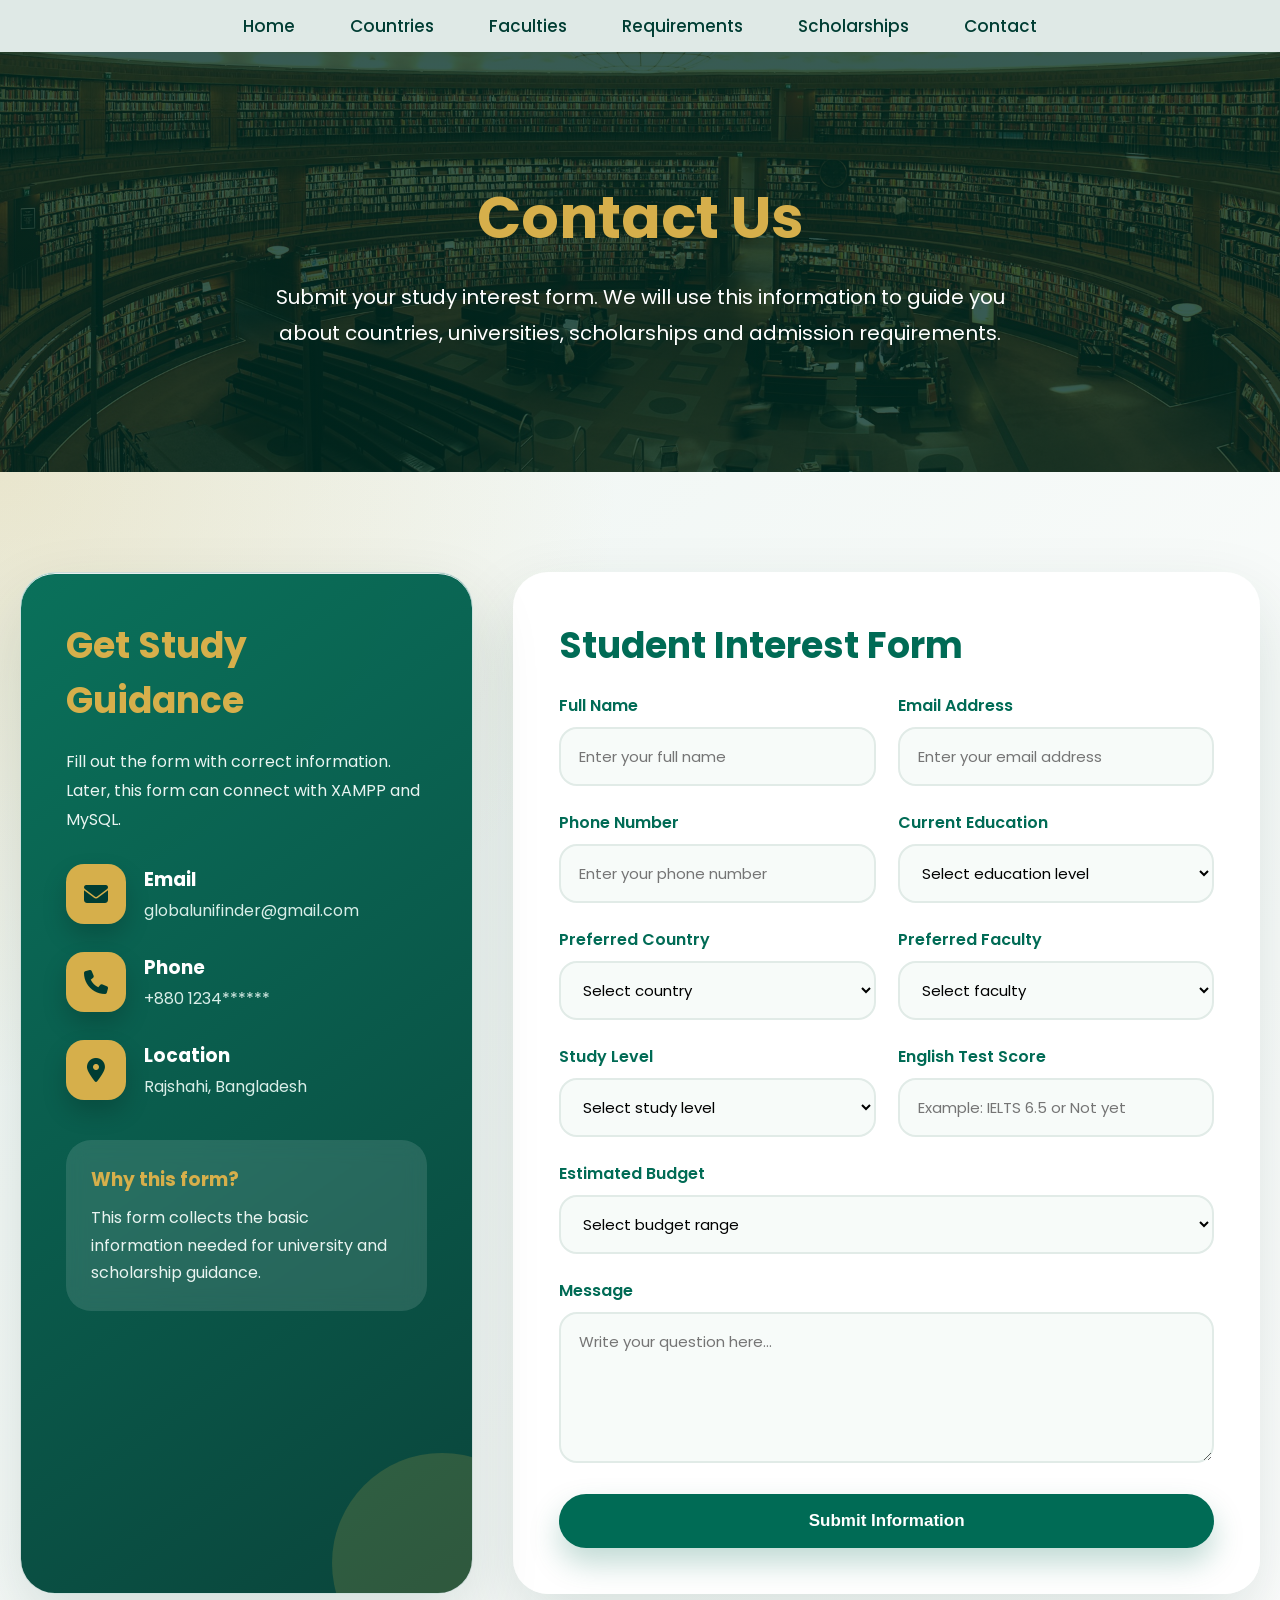
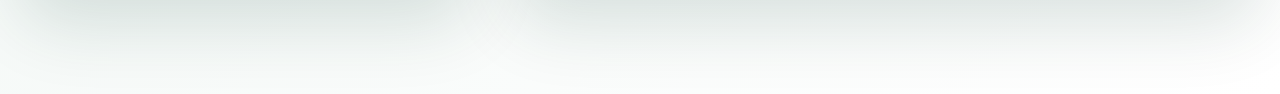
==== pages/contact.html @ c1257381 "Add files via upload" ====
<!DOCTYPE html>
<html lang="en">

<head>

    <meta charset="UTF-8">
    <meta name="viewport" content="width=device-width, initial-scale=1.0">
    <title>Contact | Global Uni Finder</title>

    <link rel="stylesheet" href="../style.css">
    <link rel="stylesheet" href="country.css">

    <link rel="stylesheet" href="https://cdnjs.cloudflare.com/ajax/libs/font-awesome/6.5.0/css/all.min.css">

    <link href="https://fonts.googleapis.com/css2?family=Poppins:wght@400;500;600;700&display=swap" rel="stylesheet">

</head>

<body>

    <nav class="navbar">
        <a href="../index.html">Home</a>
        <a href="../index.html#countries">Countries</a>
        <a href="faculties.html">Faculties</a>
        <a href="requirements.html">Requirements</a>
        <a href="scholarships.html">Scholarships</a>
        <a href="contact.html">Contact</a>
    </nav>

    <section class="contact-hero">

        <div class="contact-hero-content">

            <h1>Contact Us</h1>

            <p>
                Submit your study interest form.
                We will use this information to guide you about countries,
                universities, scholarships and admission requirements.
            </p>

        </div>

    </section>

    <section class="contact-section">

        <div class="contact-container">

            <div class="contact-left-card">

                <h2>Get Study Guidance</h2>

                <p class="contact-text">
                    Fill out the form with correct information.
                    Later, this form can connect with XAMPP and MySQL.
                </p>

                <div class="contact-detail">
                    <i class="fa-solid fa-envelope"></i>

                    <div>
                        <h3>Email</h3>
                        <p>globalunifinder@gmail.com</p>
                    </div>
                </div>

                <div class="contact-detail">
                    <i class="fa-solid fa-phone"></i>

                    <div>
                        <h3>Phone</h3>
                        <p>+880 1234******</p>
                    </div>
                </div>

                <div class="contact-detail">
                    <i class="fa-solid fa-location-dot"></i>

                    <div>
                        <h3>Location</h3>
                        <p>Rajshahi, Bangladesh</p>
                    </div>
                </div>

                <div class="contact-note">
                    <h3>Why this form?</h3>

                    <p>
                        This form collects the basic information needed
                        for university and scholarship guidance.
                    </p>
                </div>

            </div>

            <div class="form-card">

                <h2>Student Interest Form</h2>

                <form action="../submit_form.php" method="POST">

                    <div class="form-row">

                        <div class="form-group">
                            <label>Full Name</label>
                            <input type="text" name="full_name" placeholder="Enter your full name" required>
                        </div>

                        <div class="form-group">
                            <label>Email Address</label>
                            <input type="email" name="email" placeholder="Enter your email address" required>
                        </div>

                    </div>

                    <div class="form-row">

                        <div class="form-group">
                            <label>Phone Number</label>
                            <input type="text" name="phone" placeholder="Enter your phone number" required>
                        </div>

                        <div class="form-group">
                            <label>Current Education</label>

                            <select name="current_education" required>
                                <option value="">Select education level</option>
                                <option value="HSC / A Level">HSC / A Level</option>
                                <option value="Diploma">Diploma</option>
                                <option value="Bachelor">Bachelor</option>
                                <option value="Master">Master</option>
                            </select>
                        </div>

                    </div>

                    <div class="form-row">

                        <div class="form-group">
                            <label>Preferred Country</label>

                            <select name="preferred_country" required>
                                <option value="">Select country</option>
                                <option value="Australia">Australia</option>
                                <option value="USA">USA</option>
                                <option value="UK">UK</option>
                                <option value="Germany">Germany</option>
                                <option value="Japan">Japan</option>
                                <option value="Canada">Canada</option>
                                <option value="New Zealand">New Zealand</option>
                            </select>
                        </div>

                        <div class="form-group">
                            <label>Preferred Faculty</label>

                            <select name="preferred_faculty" required>
                                <option value="">Select faculty</option>
                                <option value="Computer Science">Computer Science</option>
                                <option value="Engineering">Engineering</option>
                                <option value="Business">Business</option>
                                <option value="Medicine">Medicine</option>
                                <option value="Nursing">Nursing</option>
                                <option value="Cyber Security">Cyber Security</option>
                                <option value="Data Science">Data Science</option>
                                <option value="Artificial Intelligence">Artificial Intelligence</option>
                            </select>
                        </div>

                    </div>

                    <div class="form-row">

                        <div class="form-group">
                            <label>Study Level</label>

                            <select name="study_level" required>
                                <option value="">Select study level</option>
                                <option value="Bachelor">Bachelor</option>
                                <option value="Master">Master</option>
                                <option value="PhD">PhD</option>
                                <option value="Diploma">Diploma</option>
                            </select>
                        </div>

                        <div class="form-group">
                            <label>English Test Score</label>
                            <input type="text" name="english_score" placeholder="Example: IELTS 6.5 or Not yet">
                        </div>

                    </div>

                    <div class="form-group">
                        <label>Estimated Budget</label>

                        <select name="budget">
                            <option value="">Select budget range</option>
                            <option value="Below 10 lakh BDT">Below 10 lakh BDT</option>
                            <option value="10-20 lakh BDT">10-20 lakh BDT</option>
                            <option value="20-30 lakh BDT">20-30 lakh BDT</option>
                            <option value="30 lakh+ BDT">30 lakh+ BDT</option>
                        </select>
                    </div>

                    <div class="form-group">
                        <label>Message</label>
                        <textarea name="message" rows="5" placeholder="Write your question here..."></textarea>
                    </div>

                    <button type="submit" class="submit-btn">
                        Submit Information
                    </button>

                </form>

            </div>

        </div>

    </section>

</body>

</html>
---- style.css ----
* {
    margin: 0;
    padding: 0;
    box-sizing: border-box;
}

body {
    font-family: "Poppins", sans-serif;
    background: #f6f8f7;
    color: #12352f;
}

/* Header */
.header {
    background: white;
    box-shadow: 0 10px 30px rgba(0, 0, 0, 0.08);
    position: sticky;
    top: 0;
    z-index: 1000;
}

.top-header {
    max-width: 1200px;
    margin: auto;
    padding: 18px 30px;
    display: flex;
    justify-content: space-between;
    align-items: center;
}

.logo h1 {
    font-size: 34px;
    line-height: 30px;
    color: #d6af4b;
    letter-spacing: 2px;
}

.logo span {
    display: block;
    color: #006b55;
}

.logo p {
    font-size: 13px;
    color: #45645c;
    margin-top: 8px;
}

.top-actions {
    display: flex;
    align-items: center;
    gap: 22px;
}

.search-box {
    border: 2px solid #0b4338;
    border-radius: 30px;
    padding: 8px 15px;
    background: white;
    display: flex;
    align-items: center;
}

.search-box input {
    border: none;
    outline: none;
    width: 210px;
    font-size: 14px;
}

.search-box i,
.language i {
    color: #007a5e;
    font-size: 18px;
}

.language {
    display: flex;
    align-items: center;
    gap: 8px;
    font-weight: 500;
}

.navbar {
    background: #dfe9e6;
    padding: 13px 30px;
    display: flex;
    justify-content: center;
    gap: 55px;
}

.navbar a {
    color: #003d33;
    text-decoration: none;
    font-size: 17px;
    font-weight: 500;
    position: relative;
}

.navbar a::after {
    content: "";
    width: 0;
    height: 3px;
    background: #d6af4b;
    position: absolute;
    left: 0;
    bottom: -6px;
    transition: 0.3s;
}

.navbar a:hover::after {
    width: 100%;
}

/* Hero */
.hero {
    min-height: 720px;

    background:
        linear-gradient(
        rgba(0, 35, 30, 0.70),
        rgba(0, 35, 30, 0.55)
        ),
        url("Image/hero.jpg");

    background-size: cover;
    background-position: center;
    background-repeat: no-repeat;

    display: flex;
    align-items: center;
}

.hero::after {
    content: "";
    position: absolute;
    width: 600px;
    height: 600px;
    right: -180px;
    bottom: -250px;
    background: radial-gradient(circle, rgba(214,175,75,0.45), transparent 65%);
}

.hero-content {
    max-width: 850px;
    margin-left: 8%;
    color: white;
    position: relative;
    z-index: 2;
    animation: slideUp 1s ease;
}

.hero-content h2 {
    font-size: 66px;
    line-height: 1.1;
    margin-bottom: 20px;
}

.hero-content p {
    font-size: 22px;
    max-width: 720px;
    margin-bottom: 35px;
}

.btn {
    display: inline-block;
    padding: 15px 30px;
    border-radius: 35px;
    text-decoration: none;
    font-weight: 600;
    transition: 0.3s;
}

.primary-btn {
    background: #d6af4b;
    color: #073d34;
    box-shadow: 0 15px 30px rgba(214, 175, 75, 0.35);
}

.secondary-btn {
    background: rgba(255,255,255,0.18);
    color: white;
    border: 2px solid white;
    margin-left: 12px;
    backdrop-filter: blur(10px);
}

.btn:hover {
    transform: translateY(-5px) scale(1.03);
}

/* Quick Search */
.quick-search {
    max-width: 900px;
    margin: -65px auto 80px;
    padding: 35px;
    background: rgba(255, 255, 255, 0.85);
    backdrop-filter: blur(18px);
    border-radius: 30px;
    box-shadow: 0 30px 80px rgba(0, 48, 38, 0.18);
    position: relative;
    z-index: 5;
}

.tabs {
    display: flex;
    justify-content: center;
    gap: 40px;
    margin-bottom: 25px;
}

.tabs button {
    border: none;
    background: transparent;
    font-size: 20px;
    font-weight: 500;
    color: #0b4338;
    cursor: pointer;
}

.tabs button:first-child {
    border-bottom: 4px solid #0b4338;
}

.main-search {
    display: flex;
    gap: 15px;
}

.main-search input {
    flex: 1;
    padding: 17px 22px;
    border: 2px solid #174d42;
    border-radius: 35px;
    outline: none;
    font-size: 16px;
}

.main-search button {
    padding: 17px 45px;
    border: none;
    border-radius: 35px;
    background: #0b4338;
    color: white;
    font-size: 17px;
    cursor: pointer;
    transition: 0.3s;
}

.main-search button:hover {
    background: #d6af4b;
    color: #0b4338;
}

/* Why */
.why-section {
    padding: 80px 30px;
    text-align: center;
}

.why-section h2,
.countries-section h2,
.feature-box h2 {
    font-size: 48px;
    color: #006b55;
    margin-bottom: 45px;
}

.why-container {
    max-width: 1150px;
    margin: auto;
    display: grid;
    grid-template-columns: repeat(3, 1fr);
    gap: 30px;
}

.why-card {
    padding: 45px 30px;
    background: white;
    border-radius: 28px;
    box-shadow:
        0 25px 50px rgba(0,0,0,0.08),
        inset 0 1px 0 rgba(255,255,255,0.8);
    transition: 0.4s;
    transform-style: preserve-3d;
}

.why-card:hover {
    transform: translateY(-15px) rotateX(5deg) rotateY(-5deg);
    box-shadow: 0 35px 80px rgba(0, 80, 65, 0.18);
}

.why-card i {
    width: 88px;
    height: 88px;
    background: #d6af4b;
    color: #073d34;
    border-radius: 50%;
    font-size: 36px;
    display: grid;
    place-items: center;
    margin: 0 auto 25px;
}

.why-card h3 {
    font-size: 22px;
    color: #006b55;
    margin-bottom: 12px;
}

/* Countries */
.countries-section {
    padding: 90px 30px;
    background: linear-gradient(135deg, #eef5f2, #ffffff);
    text-align: center;
}

.section-subtitle {
    font-size: 18px;
    max-width: 750px;
    margin: -25px auto 50px;
    color: #4e6b63;
}

.country-grid {
    max-width: 1250px;
    margin: auto;
    display: grid;
    grid-template-columns: repeat(3, 1fr);
    gap: 35px;
}

.country-card {
    height: 420px;
    border-radius: 30px;
    overflow: hidden;
    position: relative;
    box-shadow: 0 30px 70px rgba(0, 50, 40, 0.18);
    transform-style: preserve-3d;
    transition: 0.5s;
}

.country-card:hover {
    transform: translateY(-18px) scale(1.02);
}

.country-card img {
    width: 100%;
    height: 100%;
    object-fit: cover;
    transition: 0.6s;
}

.country-card:hover img {
    transform: scale(1.12);
}

.country-card::after {
    content: "";
    position: absolute;
    inset: 0;
    background: linear-gradient(to top, rgba(0, 45, 35, 0.95), rgba(0, 45, 35, 0.2));
}

.country-info {
    position: absolute;
    left: 25px;
    right: 25px;
    bottom: 25px;
    color: white;
    z-index: 2;
    text-align: left;
}

.country-info h3 {
    font-size: 30px;
    margin-bottom: 10px;
}

.country-info p {
    font-size: 15px;
    margin-bottom: 18px;
    color: #eef8f5;
}

.card-links {
    display: flex;
    flex-wrap: wrap;
    gap: 10px;
}

.card-links a {
    text-decoration: none;
    padding: 9px 14px;
    border-radius: 20px;
    background: rgba(255,255,255,0.2);
    color: white;
    font-size: 13px;
    backdrop-filter: blur(8px);
    border: 1px solid rgba(255,255,255,0.35);
    transition: 0.3s;
}

.card-links a:hover {
    background: #d6af4b;
    color: #073d34;
}

/* Feature */
.feature-section {
    padding: 100px 30px;
    background:
        linear-gradient(rgba(0, 54, 44, 0.88), rgba(0, 54, 44, 0.88)),
        url("Image/hero.jpg");
    background-size: cover;
    background-attachment: fixed;
    text-align: center;
}

.feature-box {
    max-width: 850px;
    margin: auto;
    color: white;
    padding: 70px 45px;
    border-radius: 35px;
    background: rgba(255,255,255,0.12);
    border: 1px solid rgba(255,255,255,0.25);
    backdrop-filter: blur(18px);
    box-shadow: 0 30px 80px rgba(0,0,0,0.25);
}

.feature-box h2 {
    color: white;
    margin-bottom: 20px;
}

.feature-box p {
    font-size: 18px;
    margin-bottom: 30px;
}

/* Footer */
.footer {
    background: #062f28;
    color: white;
    text-align: center;
    padding: 55px 20px;
}

.footer h2 {
    color: #d6af4b;
    font-size: 32px;
}

.footer p {
    margin: 12px 0;
}

.footer-links {
    margin: 25px 0;
}

.footer-links a {
    color: white;
    text-decoration: none;
    margin: 0 15px;
}

.footer-links a:hover {
    color: #d6af4b;
}

.copyright {
    color: #b7d2ca;
    font-size: 14px;
}

/* Animation */
@keyframes slideUp {
    from {
        opacity: 0;
        transform: translateY(45px);
    }
    to {
        opacity: 1;
        transform: translateY(0);
    }
}

/* Responsive */
@media (max-width: 950px) {
    .top-header {
        flex-direction: column;
        gap: 20px;
    }

    .navbar {
        flex-wrap: wrap;
        gap: 25px;
    }

    .hero-content h2 {
        font-size: 44px;
    }

    .why-container,
    .country-grid {
        grid-template-columns: 1fr;
    }

    .main-search {
        flex-direction: column;
    }

    .tabs {
        flex-wrap: wrap;
        gap: 20px;
    }
}

@media (max-width: 550px) {
    .hero {
        min-height: 560px;
    }

    .hero-content {
        margin: 0 25px;
    }

    .hero-content h2 {
        font-size: 36px;
    }

    .hero-content p {
        font-size: 17px;
    }

    .secondary-btn {
        margin-left: 0;
        margin-top: 12px;
    }

    .quick-search {
        margin: -45px 15px 60px;
        padding: 25px;
    }

    .country-card {
        height: 380px;
    }
    .creator{
    margin-top:15px;
    color:#d6af4b;
    font-size:15px;
}

.creator-email{
    color:#cfded8;
    font-size:14px;
    margin-top:5px;
}
}
---- pages/country.css ----
/* AUSTRALIA PAGE */

.country-hero{
    height:600px;

    background:
    linear-gradient(
    rgba(0,0,0,0.45),
    rgba(0,0,0,0.45)
    ),
    url("../Image/intro.jpg");

    background-size:cover;
    background-position:center;
    background-repeat:no-repeat;

    display:flex;
    justify-content:center;
    align-items:center;
    text-align:center;
}

.country-overlay h1{
    font-size:70px;
    margin-bottom:20px;
    color:#d6af4b;
}

.country-overlay p{
    font-size:22px;
    width:70%;
    margin:auto;
    line-height:1.7;
    color: #ffffff;
}

.back-btn{
    display:inline-block;
    margin-top:30px;
    background:#d6af4b;
    color:#003d33;
    padding:14px 28px;
    border-radius:30px;
    text-decoration:none;
    font-weight:600;
}

.country-intro{
    padding:80px 20px;
}

.intro-box{
    max-width:1200px;
    margin:auto;

    background:white;

    padding:60px;

    border-radius:30px;

    box-shadow:
    0 15px 40px rgba(0,0,0,0.08);
}

.intro-box h2{
    color:#006b54;
    font-size:50px;
    margin-bottom:25px;
}

.intro-box p{
    line-height:2;
    font-size:18px;
    color:#444;
}
.cities-section{
    padding:80px 8%;
}

.city-grid{
    display:grid;

    grid-template-columns:
    repeat(auto-fit,minmax(260px,1fr));

    gap:25px;
}

.city-card{

    background:white;

    padding:30px;

    border-radius:25px;

    box-shadow:
    0 10px 25px rgba(0,0,0,0.08);

    transition:0.3s;
}

.city-card:hover{

    transform:translateY(-8px);
}

.city-card h3{

    color:#006b54;

    margin-bottom:15px;
}

.city-card p{

    line-height:1.8;
}

.quick-info{
    max-width:1200px;
    margin:40px auto;

    display:grid;
    grid-template-columns:repeat(3,1fr);

    gap:30px;
}

.quick-card{
    background:white;
    padding:40px 30px;

    border-radius:30px;

    text-align:center;

    box-shadow:0 20px 50px rgba(0,0,0,0.08);
}

.quick-card i{
    font-size:45px;
    color:#006b55;
    margin-bottom:20px;
}

.quick-card h3{
    margin-bottom:15px;
    color:#006b55;
}

.requirements-section{
    padding:90px 20px;
    background:#eef5f2;
}

.requirements-section h2{
    text-align:center;
    margin-bottom:50px;
    font-size:45px;
    color:#006b55;
}

.requirement-grid{
    max-width:1200px;
    margin:auto;

    display:grid;
    grid-template-columns:repeat(3,1fr);

    gap:30px;
}

.requirement-box{
    background:white;
    padding:40px;

    border-radius:30px;

    box-shadow:0 20px 50px rgba(0,0,0,0.08);
}

.requirement-box h3{
    color:#006b55;
    margin-bottom:20px;
}

.requirement-box ul{
    padding-left:20px;
}

.requirement-box li{
    margin-bottom:15px;
}

.faculty-section{
    padding:90px 20px;
}

.faculty-section h2{
    text-align:center;
    margin-bottom:50px;
    font-size:45px;
    color:#006b55;
}

.faculty-grid{
    max-width:1100px;
    margin:auto;

    display:grid;
    grid-template-columns:repeat(3,1fr);

    gap:25px;
}

.faculty-card{
    background:white;

    padding:40px;

    border-radius:25px;

    text-align:center;

    box-shadow:0 20px 50px rgba(0,0,0,0.08);

    transition:0.4s;
}

.faculty-card:hover{
    transform:translateY(-10px);
}

.faculty-card h3{
    color:#006b55;
}

.universities-section{
    padding:90px 20px;
    background:#eef5f2;
}

.universities-section h2{
    text-align:center;
    margin-bottom:60px;
    font-size:45px;
    color:#006b55;
}

.university-grid{

    display:grid;

    grid-template-columns:
    repeat(auto-fit,minmax(450px,1fr));

    gap:40px;
}

.university-card{

    background:white;

    border-radius:30px;

    overflow:hidden;

    box-shadow:
    0 15px 35px rgba(0,0,0,0.08);

    transition:0.3s;
}

.university-card:hover{

    transform:translateY(-10px);
}

.university-card img{

    width:100%;

    height:300px;

    object-fit:cover;
}

.university-content{

    padding:35px;
}

.university-content h3{

    color:#006b54;

    font-size:36px;

    margin-bottom:20px;
}

.university-content p{

    line-height:2;

    font-size:17px;
}

.uni-buttons{
    margin-top:25px;
}

.uni-buttons a{
    background:#006b55;
    color:white;

    text-decoration:none;

    padding:13px 25px;

    border-radius:30px;

    display:inline-block;
}

.uni-buttons a:hover{
    background:#d6af4b;
    color:#003d33;
}

.official-section{
    padding:100px 20px;
}

.official-box{
    max-width:900px;
    margin:auto;

    background:white;

    padding:60px;

    text-align:center;

    border-radius:35px;

    box-shadow:0 20px 50px rgba(0,0,0,0.08);
}

.official-box h2{
    color:#006b55;
    margin-bottom:20px;
    font-size:42px;
}

.official-box p{
    margin-bottom:18px;
    color:#35524b;
}

.official-box a{
    display:inline-block;

    margin-top:20px;

    background:#006b55;
    color:white;

    text-decoration:none;

    padding:15px 30px;

    border-radius:30px;
}

/* RESPONSIVE */

@media(max-width:900px){

    .quick-info,
    .requirement-grid,
    .faculty-grid,
    .university-grid{

        grid-template-columns:1fr;
    }

    .country-overlay h1{
        font-size:45px;
    }

    .country-overlay p{
        width:90%;
        font-size:18px;
    }
}
/* REQUIREMENTS PAGE */

.requirements-page{
    padding:100px 20px;
    background:
    radial-gradient(circle at top left, rgba(214,175,75,0.20), transparent 35%),
    linear-gradient(135deg,#eef5f2,#ffffff);
}

.requirements-page h2{
    text-align:center;
    font-size:48px;
    color:#006b55;
    margin-bottom:18px;
}

.requirements-page h2::after{
    content:"";
    display:block;
    width:90px;
    height:5px;
    background:#d6af4b;
    border-radius:20px;
    margin:18px auto 55px;
}

.requirements-table{
    max-width:1250px;
    margin:auto;
    display:grid;
    grid-template-columns:repeat(3,1fr);
    gap:35px;
    perspective:1000px;
}

.requirement-country{
    background:rgba(255,255,255,0.90);
    padding:35px 30px;
    border-radius:30px;
    border:1px solid rgba(255,255,255,0.8);
    box-shadow:
    0 25px 50px rgba(0,60,45,0.14),
    inset 0 1px 0 rgba(255,255,255,0.9);
    transition:0.4s;
    position:relative;
    overflow:hidden;
}

.requirement-country::before{
    content:"";
    position:absolute;
    width:120px;
    height:120px;
    background:rgba(214,175,75,0.18);
    border-radius:50%;
    top:-40px;
    right:-40px;
}

.requirement-country:hover{
    transform:translateY(-15px) rotateX(5deg) rotateY(-4deg);
    box-shadow:0 35px 80px rgba(0,70,55,0.22);
}

.requirement-country h3{
    color:#006b55;
    font-size:28px;
    margin-bottom:25px;
    position:relative;
}

.requirement-country h3::before{
    content:"📌";
    margin-right:10px;
}

.requirement-country ul{
    list-style:none;
    padding:0;
}

.requirement-country li{
    background:#f4faf7;
    margin-bottom:14px;
    padding:14px 16px;
    border-radius:16px;
    color:#35524b;
    font-size:15px;
    line-height:1.6;
    border-left:5px solid #d6af4b;
    box-shadow:0 8px 18px rgba(0,0,0,0.05);
    transition:0.3s;
}

.requirement-country li::before{
    content:"✓";
    color:#006b55;
    font-weight:700;
    margin-right:10px;
}

.requirement-country li:hover{
    transform:translateX(8px);
    background:#eaf3ef;
}

/* IMPORTANT NOTE BOX */

.official-box{
    border:1px solid rgba(255,255,255,0.7);
    box-shadow:
    0 30px 80px rgba(0,60,45,0.16),
    inset 0 1px 0 rgba(255,255,255,0.9);
}

/* RESPONSIVE */

@media(max-width:1000px){
    .requirements-table{
        grid-template-columns:repeat(2,1fr);
    }
}

@media(max-width:650px){
    .requirements-table{
        grid-template-columns:1fr;
    }

    .requirements-page h2{
        font-size:36px;
    }
}
/* -----contact page----------- */
/* CONTACT PAGE */

.contact-hero{
    min-height:420px;
    background:
    linear-gradient(rgba(0,45,35,0.78),rgba(0,45,35,0.78)),
    url("../Image/hero.jpg");
    background-size:cover;
    background-position:center;
    display:flex;
    align-items:center;
    justify-content:center;
    text-align:center;
    color:white;
    padding:40px 20px;
}

.contact-hero-content h1{
    font-size:58px;
    color:#d6af4b;
    margin-bottom:18px;
}

.contact-hero-content p{
    max-width:780px;
    margin:auto;
    font-size:20px;
    line-height:1.8;
}

.contact-section{
    padding:100px 20px;
    background:
    radial-gradient(circle at top left, rgba(214,175,75,0.22), transparent 35%),
    linear-gradient(135deg,#eef5f2,#ffffff);
}

.contact-container{
    max-width:1250px;
    margin:auto;
    display:grid;
    grid-template-columns:0.85fr 1.4fr;
    gap:40px;
    align-items:stretch;
}

.contact-left-card,
.form-card{
    background:rgba(255,255,255,0.94);
    border-radius:35px;
    padding:45px;
    box-shadow:
    0 30px 70px rgba(0,60,45,0.14),
    inset 0 1px 0 rgba(255,255,255,0.9);
    border:1px solid rgba(255,255,255,0.8);
}

.contact-left-card{
    background:
    linear-gradient(145deg,rgba(0,107,85,0.96),rgba(0,61,51,0.96));
    color:white;
    position:relative;
    overflow:hidden;
}

.contact-left-card::after{
    content:"";
    position:absolute;
    width:220px;
    height:220px;
    background:rgba(214,175,75,0.18);
    border-radius:50%;
    right:-80px;
    bottom:-80px;
}

.contact-left-card h2,
.form-card h2{
    font-size:36px;
    margin-bottom:20px;
}

.contact-left-card h2{
    color:#d6af4b;
}

.form-card h2{
    color:#006b55;
}

.contact-text{
    line-height:1.8;
    margin-bottom:30px;
    color:#e9f4f1;
}

.contact-detail{
    display:flex;
    align-items:center;
    gap:18px;
    margin:28px 0;
    position:relative;
    z-index:2;
}

.contact-detail i{
    width:60px;
    height:60px;
    background:#d6af4b;
    color:#003d33;
    border-radius:18px;
    display:flex;
    align-items:center;
    justify-content:center;
    font-size:24px;
    box-shadow:0 12px 25px rgba(0,0,0,0.18);
}

.contact-detail h3{
    color:white;
    margin-bottom:4px;
}

.contact-detail p{
    color:#d9eee8;
}

.contact-note{
    margin-top:40px;
    padding:25px;
    border-radius:25px;
    background:rgba(255,255,255,0.12);
    backdrop-filter:blur(10px);
    position:relative;
    z-index:2;
}

.contact-note h3{
    color:#d6af4b;
    margin-bottom:10px;
}

.contact-note p{
    line-height:1.7;
    color:#e9f4f1;
}

.form-row{
    display:grid;
    grid-template-columns:1fr 1fr;
    gap:22px;
}

.form-group{
    margin-bottom:24px;
}

.form-group label{
    display:block;
    margin-bottom:9px;
    color:#006b55;
    font-weight:600;
}

.form-group input,
.form-group select,
.form-group textarea{
    width:100%;
    padding:16px 18px;
    border-radius:18px;
    border:2px solid #e1ebe7;
    background:#f7fbf9;
    outline:none;
    font-size:15px;
    font-family:"Poppins",sans-serif;
    transition:0.3s;
}

.form-group input:focus,
.form-group select:focus,
.form-group textarea:focus{
    border-color:#d6af4b;
    background:white;
    box-shadow:0 12px 25px rgba(214,175,75,0.15);
}

.submit-btn{
    width:100%;
    padding:17px;
    border:none;
    border-radius:30px;
    background:#006b55;
    color:white;
    font-size:17px;
    font-weight:600;
    cursor:pointer;
    transition:0.3s;
    box-shadow:0 15px 30px rgba(0,107,85,0.25);
}

.submit-btn:hover{
    background:#d6af4b;
    color:#003d33;
    transform:translateY(-4px);
}

@media(max-width:950px){

    .contact-container{
        grid-template-columns:1fr;
    }

    .form-row{
        grid-template-columns:1fr;
        gap:0;
    }

    .contact-hero-content h1{
        font-size:40px;
    }
}

/* ------scholarship---------- */

.scholarship-page{

    padding:100px 20px;

    background:
    radial-gradient(circle at top left, rgba(214,175,75,0.20), transparent 35%),
    linear-gradient(135deg,#eef5f2,#ffffff);
}

.scholarship-heading{
    text-align:center;
    margin-bottom:70px;
}

.scholarship-heading h2{

    font-size:52px;

    color:#006b55;

    margin-bottom:20px;
}

.scholarship-heading p{

    max-width:750px;

    margin:auto;

    font-size:18px;

    line-height:1.8;

    color:#35524b;
}

.scholarship-grid{

    max-width:1250px;

    margin:auto;

    display:grid;

    grid-template-columns:repeat(2,1fr);

    gap:40px;
}

.scholarship-card{

    background:rgba(255,255,255,0.92);

    padding:40px;

    border-radius:35px;

    position:relative;

    overflow:hidden;

    border:1px solid rgba(255,255,255,0.8);

    box-shadow:
    0 25px 50px rgba(0,60,45,0.12),
    inset 0 1px 0 rgba(255,255,255,0.9);

    transition:0.4s;
}

.scholarship-card::before{

    content:"";

    position:absolute;

    width:180px;
    height:180px;

    background:rgba(214,175,75,0.15);

    border-radius:50%;

    top:-70px;
    right:-70px;
}

.scholarship-card:hover{

    transform:translateY(-15px) rotateX(4deg);

    box-shadow:0 35px 80px rgba(0,70,55,0.18);
}

.country-tag{

    display:inline-block;

    background:#006b55;

    color:white;

    padding:8px 18px;

    border-radius:30px;

    font-size:13px;

    margin-bottom:18px;
}

.scholarship-card h3{

    font-size:30px;

    color:#006b55;

    margin-bottom:20px;
}

.scholarship-text{

    line-height:1.9;

    color:#35524b;

    margin-bottom:28px;
}

.scholarship-benefits{

    display:flex;

    flex-wrap:wrap;

    gap:12px;

    margin-bottom:30px;
}

.benefit-box{

    background:#eef5f2;

    padding:12px 16px;

    border-radius:16px;

    color:#006b55;

    font-size:14px;

    font-weight:600;

    box-shadow:0 10px 20px rgba(0,0,0,0.05);
}

.scholarship-card a{

    display:inline-block;

    text-decoration:none;

    background:#006b55;

    color:white;

    padding:15px 28px;

    border-radius:30px;

    font-weight:600;

    transition:0.3s;
}

.scholarship-card a:hover{

    background:#d6af4b;

    color:#003d33;
}

@media(max-width:900px){

    .scholarship-grid{

        grid-template-columns:1fr;
    }

    .scholarship-heading h2{

        font-size:38px;
    }
}
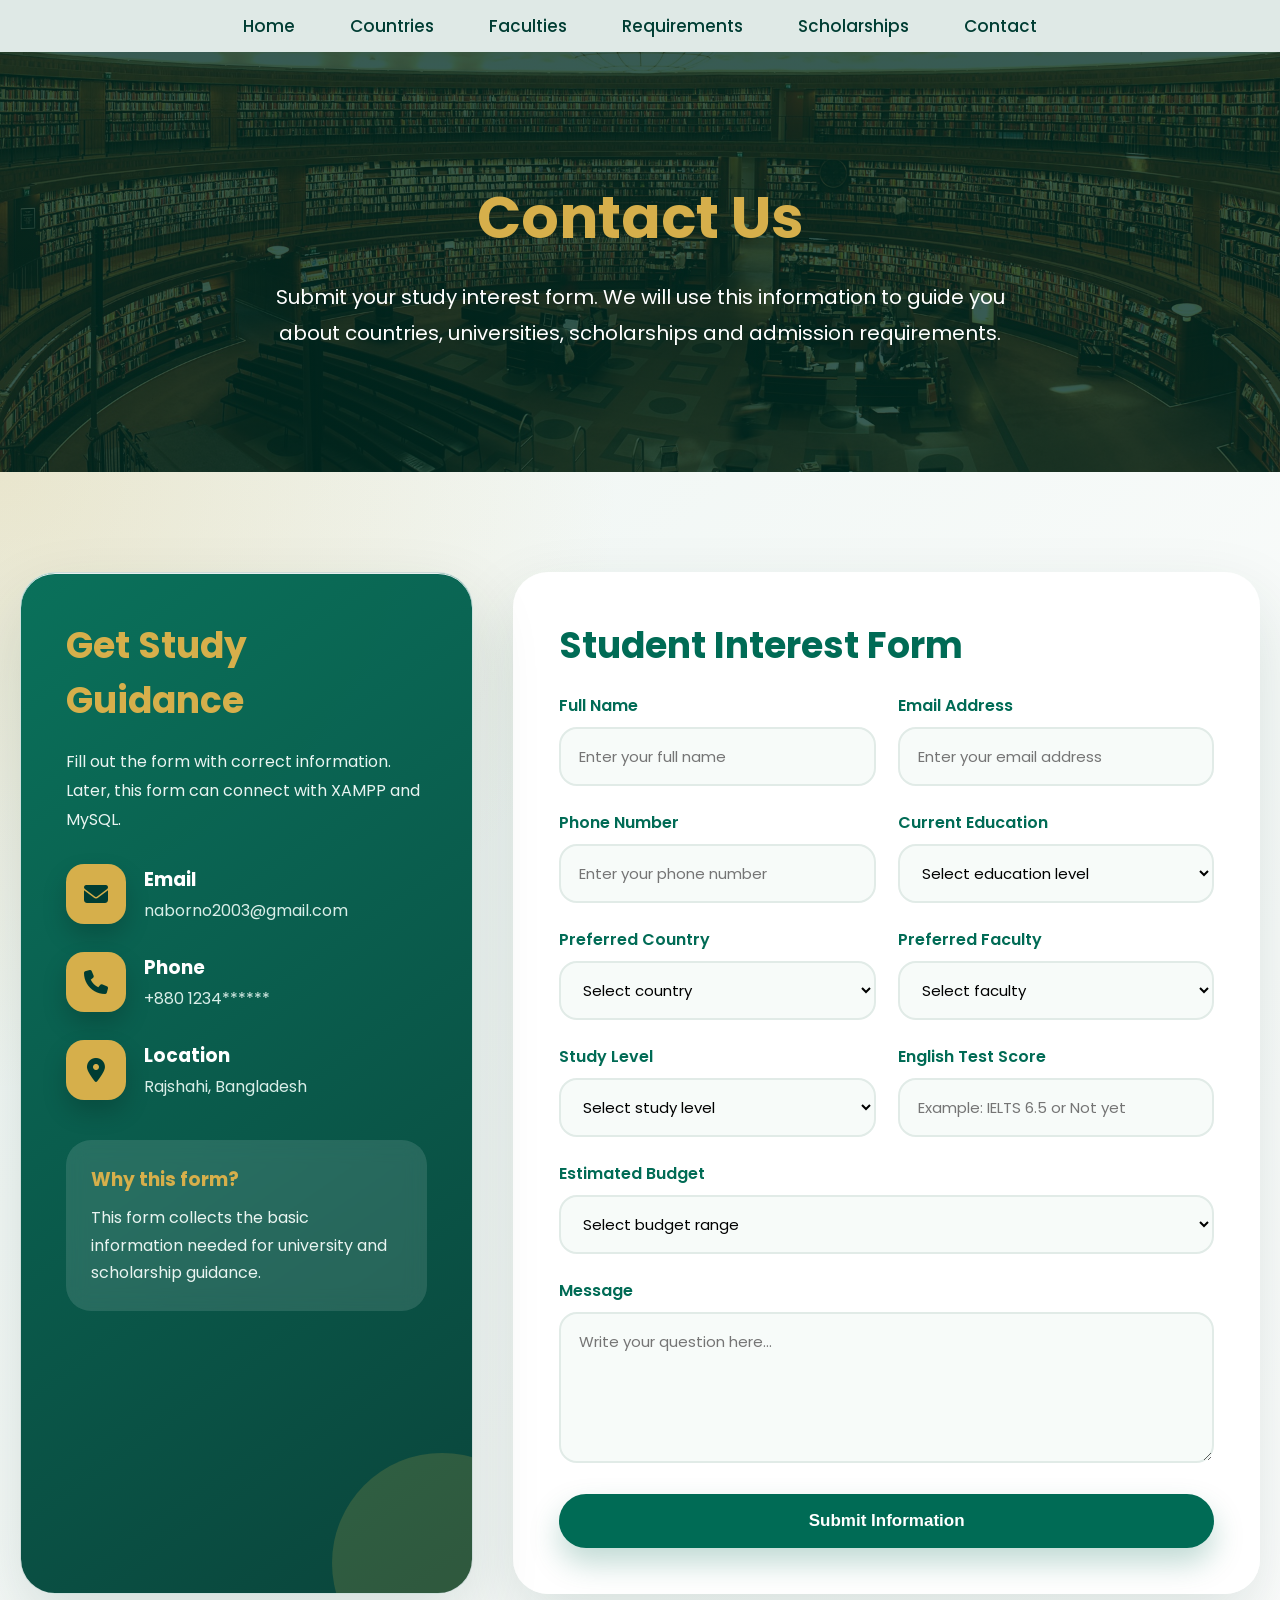
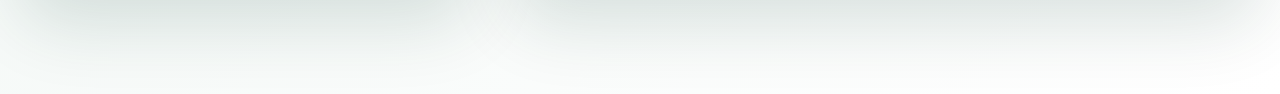
==== commit f61828a7: "Add files via upload" ====
--- a/pages/contact.html
+++ b/pages/contact.html
@@ -15,6 +15,23 @@
     <link href="https://fonts.googleapis.com/css2?family=Poppins:wght@400;500;600;700&display=swap" rel="stylesheet">
 
 </head>
+
+<script>
+    const params = new URLSearchParams(window.location.search);
+    const status = params.get('status');
+
+    if (status === 'success') {
+        const el = document.getElementById('successAlert');
+        el.style.display = 'block';
+        el.scrollIntoView({ behavior: 'smooth' });
+    } else if (status === 'error') {
+        const el = document.getElementById('errorAlert');
+        const msg = params.get('msg');
+        if (msg) document.getElementById('errorMsg').textContent = decodeURIComponent(msg);
+        el.style.display = 'block';
+        el.scrollIntoView({ behavior: 'smooth' });
+    }
+</script>
 
 <body>
 
@@ -61,7 +78,7 @@
 
                     <div>
                         <h3>Email</h3>
-                        <p>globalunifinder@gmail.com</p>
+                        <p>naborno2003@gmail.com</p>
                     </div>
                 </div>
 
@@ -98,7 +115,14 @@
 
                 <h2>Student Interest Form</h2>
 
-                <form action="../submit_form.php" method="POST">
+                <div class="form-alert success" id="successAlert">
+                    ✅ Your information has been submitted successfully! We will contact you soon.
+                </div>
+                <div class="form-alert error" id="errorAlert">
+                    ❌ <span id="errorMsg">Something went wrong. Please try again.</span>
+                </div>
+
+                <form action="../database/submit_form.php" method="POST">
 
                     <div class="form-row">
 
--- a/style.css
+++ b/style.css
@@ -8,6 +8,16 @@
     font-family: "Poppins", sans-serif;
     background: #f6f8f7;
     color: #12352f;
+}
+
+
+
+#member {
+    font-size: larger;
+    /* text-shadow: 8px 4px 4px skyblue; */
+    font-weight: bolder;
+    /* border: green; */
+    font-family: 'Dancing Script', cursive;
 }
 
 /* Header */
@@ -117,10 +127,8 @@
     min-height: 720px;
 
     background:
-        linear-gradient(
-        rgba(0, 35, 30, 0.70),
-        rgba(0, 35, 30, 0.55)
-        ),
+        linear-gradient(rgba(0, 35, 30, 0.70),
+            rgba(0, 35, 30, 0.55)),
         url("Image/hero.jpg");
 
     background-size: cover;
@@ -138,7 +146,7 @@
     height: 600px;
     right: -180px;
     bottom: -250px;
-    background: radial-gradient(circle, rgba(214,175,75,0.45), transparent 65%);
+    background: radial-gradient(circle, rgba(214, 175, 75, 0.45), transparent 65%);
 }
 
 .hero-content {
@@ -178,7 +186,7 @@
 }
 
 .secondary-btn {
-    background: rgba(255,255,255,0.18);
+    background: rgba(255, 255, 255, 0.18);
     color: white;
     border: 2px solid white;
     margin-left: 12px;
@@ -279,8 +287,8 @@
     background: white;
     border-radius: 28px;
     box-shadow:
-        0 25px 50px rgba(0,0,0,0.08),
-        inset 0 1px 0 rgba(255,255,255,0.8);
+        0 25px 50px rgba(0, 0, 0, 0.08),
+        inset 0 1px 0 rgba(255, 255, 255, 0.8);
     transition: 0.4s;
     transform-style: preserve-3d;
 }
@@ -393,11 +401,11 @@
     text-decoration: none;
     padding: 9px 14px;
     border-radius: 20px;
-    background: rgba(255,255,255,0.2);
+    background: rgba(255, 255, 255, 0.2);
     color: white;
     font-size: 13px;
     backdrop-filter: blur(8px);
-    border: 1px solid rgba(255,255,255,0.35);
+    border: 1px solid rgba(255, 255, 255, 0.35);
     transition: 0.3s;
 }
 
@@ -423,10 +431,10 @@
     color: white;
     padding: 70px 45px;
     border-radius: 35px;
-    background: rgba(255,255,255,0.12);
-    border: 1px solid rgba(255,255,255,0.25);
+    background: rgba(255, 255, 255, 0.12);
+    border: 1px solid rgba(255, 255, 255, 0.25);
     backdrop-filter: blur(18px);
-    box-shadow: 0 30px 80px rgba(0,0,0,0.25);
+    box-shadow: 0 30px 80px rgba(0, 0, 0, 0.25);
 }
 
 .feature-box h2 {
@@ -471,8 +479,18 @@
 }
 
 .copyright {
+    position: absolute;
+    /* bottom: 10px; */
     color: #b7d2ca;
-    font-size: 14px;
+    font-size: 12px;
+}
+
+.copyright:first-of-type {
+    left: 10px;
+}
+
+.copyright:last-of-type {
+    right: 10px;
 }
 
 /* Animation */
@@ -481,6 +499,7 @@
         opacity: 0;
         transform: translateY(45px);
     }
+
     to {
         opacity: 1;
         transform: translateY(0);
@@ -548,15 +567,28 @@
     .country-card {
         height: 380px;
     }
-    .creator{
-    margin-top:15px;
-    color:#d6af4b;
-    font-size:15px;
-}
-
-.creator-email{
-    color:#cfded8;
-    font-size:14px;
-    margin-top:5px;
-}
-}
+
+    .creator {
+        margin-top: 15px;
+        color: #e9eaea;
+        font-size: 15px;
+    }
+
+    
+    .creator-email {
+        display: flex; 
+        align-items: center;
+        justify-content: space-between;
+        gap: 10px;
+
+        color: #cfded8;
+        font-size: 14px;
+        margin: 0;
+    }
+    #creator-member-email {
+        display: flex;
+        align-items: center;
+        justify-content: space-between;
+    }
+
+}
--- a/pages/country.css
+++ b/pages/country.css
@@ -8,7 +8,7 @@
     rgba(0,0,0,0.45),
     rgba(0,0,0,0.45)
     ),
-    url("../Image/intro.jpg");
+    url("../Image/intro.png");
 
     background-size:cover;
     background-position:center;
@@ -618,6 +618,27 @@
 .form-card h2{
     color:#006b55;
 }
+/* // */
+
+.form-alert {
+    padding: 14px 18px;
+    border-radius: 8px;
+    margin-bottom: 20px;
+    font-size: 0.95rem;
+    font-weight: 500;
+    display: none;
+}
+.form-alert.success {
+    background: #d1fae5;
+    color: #065f46;
+    border-left: 4px solid #10b981;
+}
+.form-alert.error {
+    background: #fee2e2;
+    color: #991b1b;
+    border-left: 4px solid #ef4444;
+}
+/* // */
 
 .contact-text{
     line-height:1.8;
